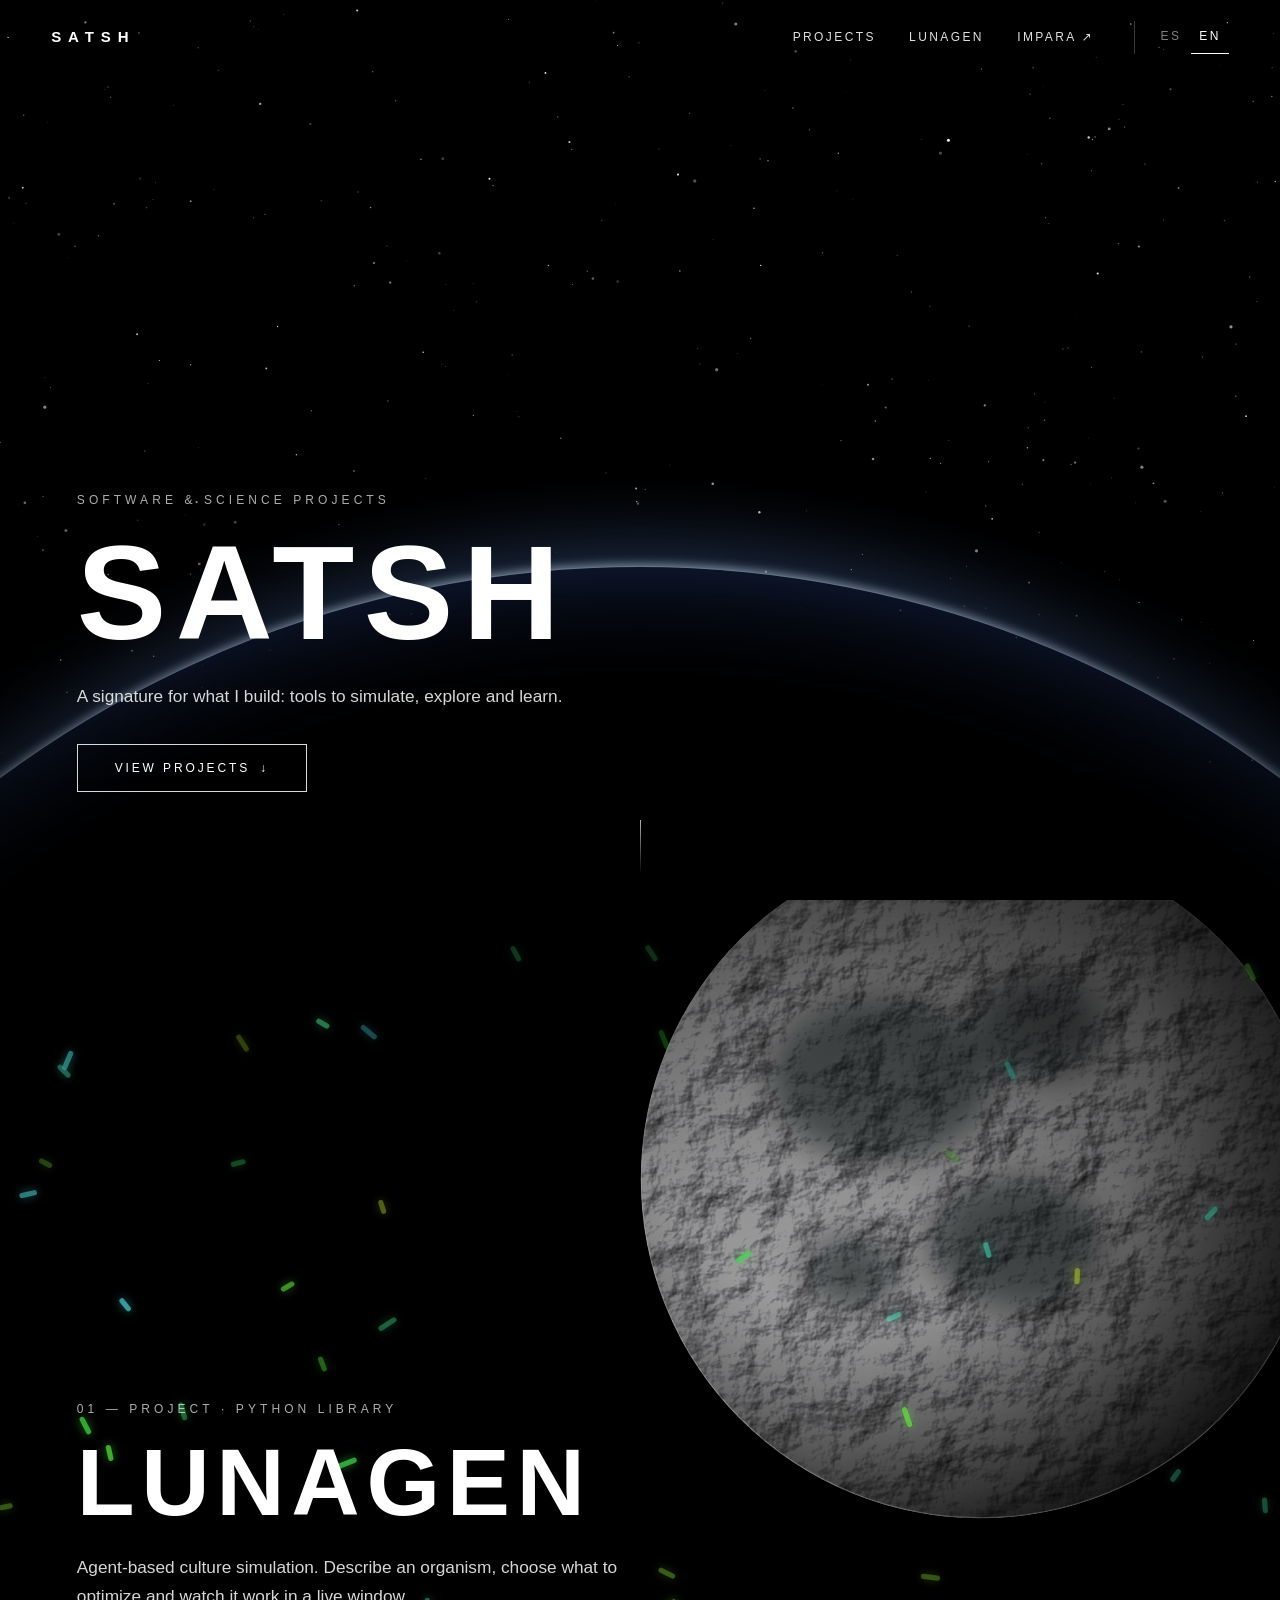
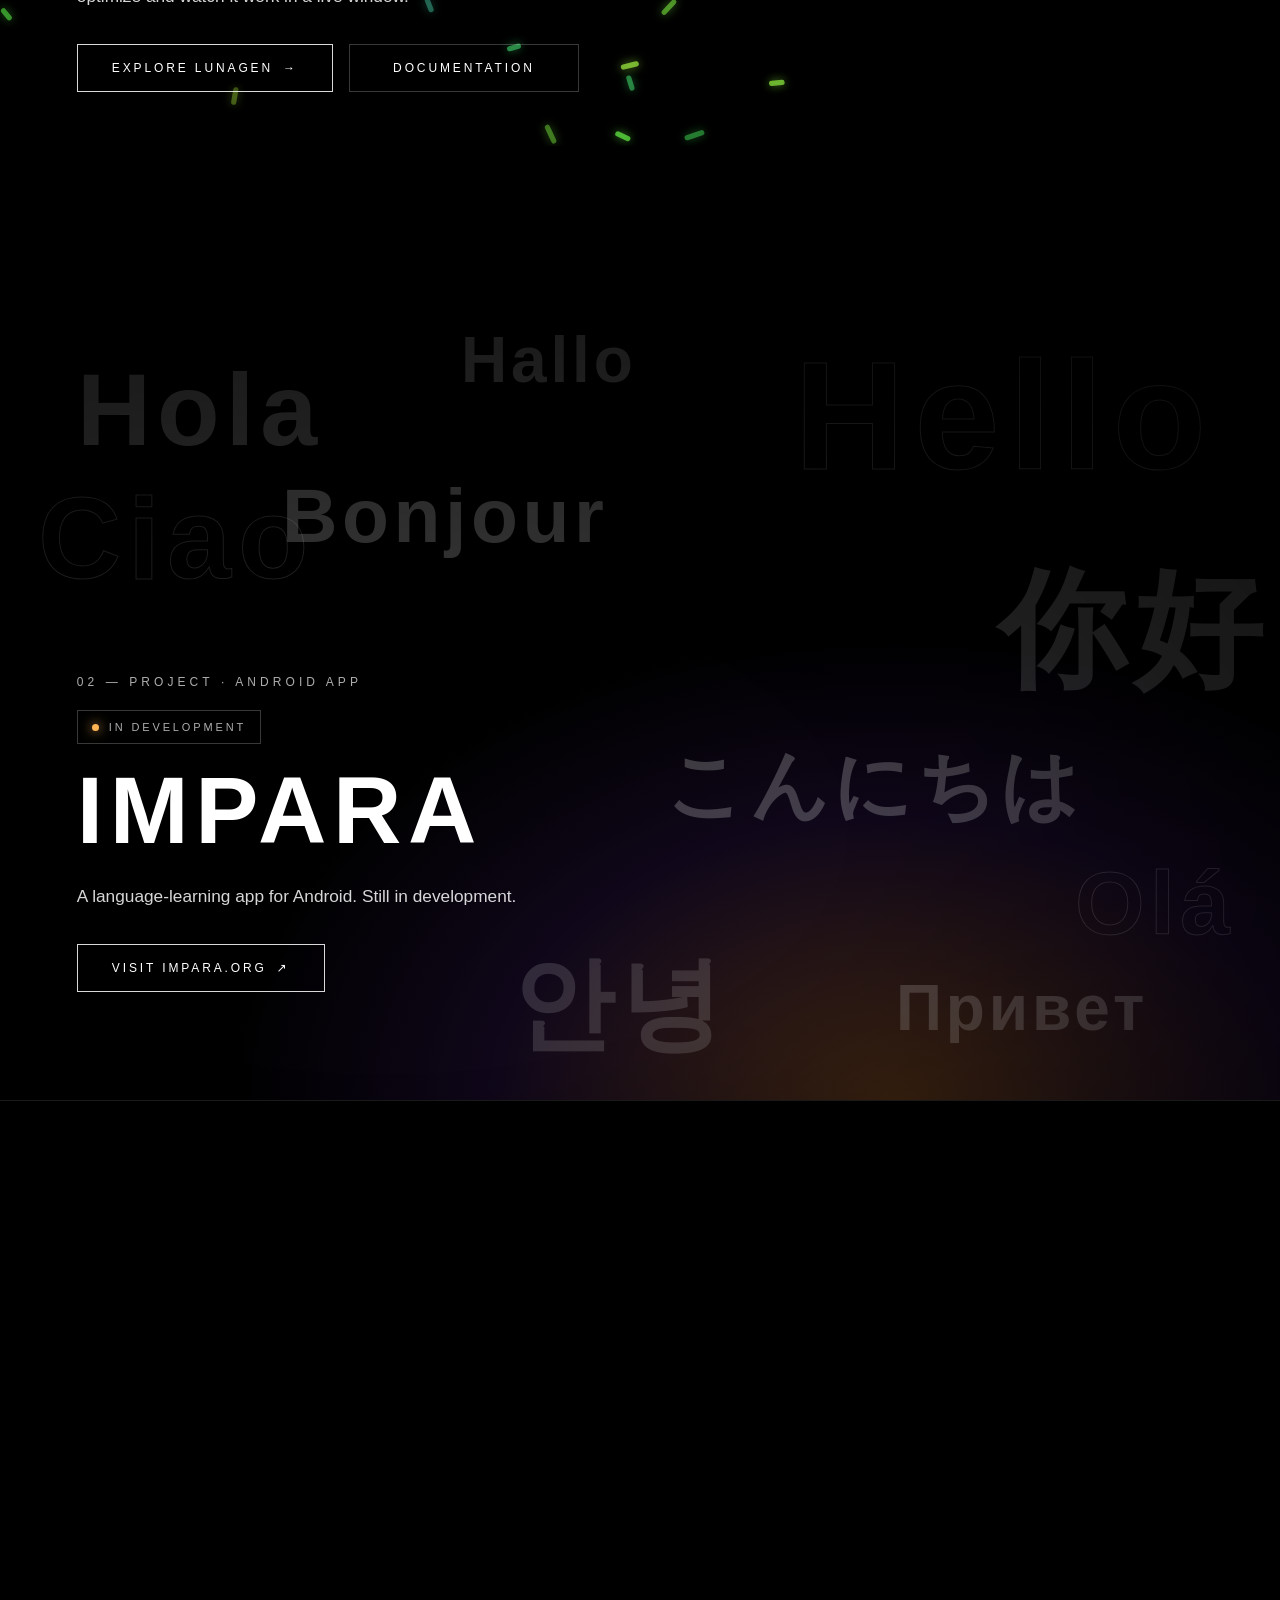
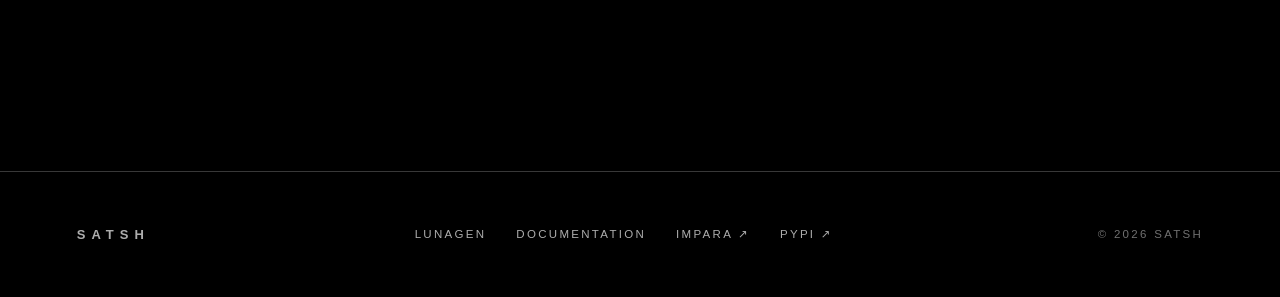
==== index.html @ 446f6995 "update" ====
<!doctype html>
<html lang="en" class="no-js">
<head>
<meta charset="utf-8">
<meta name="viewport" content="width=device-width, initial-scale=1">
<title data-es="satsh — Proyectos de software y ciencia" data-en="satsh — Software &amp; science projects">satsh — Software &amp; science projects</title>
<meta name="description" content="satsh home: Lunagen, a Python library to simulate and optimize cultures, and Impara, a language-learning Android app in development." data-es="Portada de satsh: Lunagen, una librería de Python para simular y optimizar cultivos, e Impara, una app de idiomas para Android en desarrollo." data-en="satsh home: Lunagen, a Python library to simulate and optimize cultures, and Impara, a language-learning Android app in development.">
<link rel="canonical" href="https://satsh.org/">
<meta name="theme-color" content="#000000">
<meta property="og:type" content="website">
<meta property="og:site_name" content="satsh">
<meta property="og:title" content="satsh — Software &amp; science projects">
<meta property="og:description" content="satsh home: Lunagen, a Python library to simulate and optimize cultures, and Impara, a language-learning Android app in development.">
<meta property="og:url" content="https://satsh.org/">
<meta property="og:image" content="https://satsh.org/assets/img/og-satsh.png">
<meta name="twitter:card" content="summary_large_image">
<link rel="icon" href="favicon.svg" type="image/svg+xml">
<link rel="stylesheet" href="assets/css/site.css">
<script>(function(){var r=document.documentElement;r.className=r.className.replace('no-js','js');var l=null;try{l=localStorage.getItem('satsh-lang')}catch(e){}if(l!=='es'&&l!=='en'){l=null;var a=navigator.languages&&navigator.languages.length?navigator.languages:[navigator.language||navigator.userLanguage||'en'];for(var i=0;i<a.length;i++){var c=String(a[i]).toLowerCase();if(c.indexOf('es')===0){l='es';break}if(c.indexOf('en')===0){l='en';break}}}r.lang=l||'en';})();</script>
</head>
<body class="">
<canvas id="stars" aria-hidden="true"></canvas>
<a class="skip" href="#main"><span data-lang="es">Saltar al contenido</span><span data-lang="en">Skip to content</span></a>
<header class="site-header">
  <a class="brand" href="./" aria-label="satsh">SATSH </a>
  <button class="nav-toggle" aria-expanded="false" aria-controls="nav" data-aria-es="Menú" data-aria-en="Menu" aria-label="Menu"><span></span></button>
  <nav class="nav" id="nav">
    <a href="#projects"><span data-lang="es">Proyectos</span><span data-lang="en">Projects</span></a><a href="lunagen/">Lunagen</a><a href="https://impara.org" target="_blank" rel="noopener">Impara&nbsp;↗</a>
    <div class="lang" role="group" aria-label="Idioma / Language"><button data-set="es" type="button">ES</button><button data-set="en" type="button">EN</button></div>
  </nav>
</header>
<main id="main">

  <section class="panel" id="top">
    <div class="layer layer--glow" data-parallax="0.30"></div>
    <div class="layer layer--limb" data-parallax="0.16"></div>
    <div class="layer layer--haze"></div>
    <div class="panel__content">
      <p class="eyebrow reveal"><span data-lang="es">Proyectos de software y ciencia</span><span data-lang="en">Software &amp; science projects</span></p>
      <h1 class="display reveal">SATSH</h1>
      <p class="lead reveal"><span data-lang="es">Una firma para lo que construyo: herramientas para simular, explorar y aprender.</span><span data-lang="en">A signature for what I build: tools to simulate, explore and learn.</span></p>
      <div class="actions reveal"><a class="btn" href="#projects"><span data-lang="es">Ver proyectos</span><span data-lang="en">View projects</span> <span class="arrow">↓</span></a></div>
    </div>
    <span class="scroll-hint" aria-hidden="true"></span>
  </section>

  <section class="panel" id="projects" aria-labelledby="p-lunagen">
    <div class="layer layer--moon" data-parallax="0.14"><svg viewBox="0 0 600 600" aria-hidden="true" focusable="false">
  <defs>
    <radialGradient id="mshade" cx="36%" cy="32%" r="78%">
      <stop offset="0" stop-color="#000" stop-opacity="0"/><stop offset=".5" stop-color="#000" stop-opacity=".22"/>
      <stop offset="1" stop-color="#000" stop-opacity=".97"/>
    </radialGradient>
    <filter id="mtex" x="0" y="0" width="100%" height="100%" color-interpolation-filters="sRGB">
      <feTurbulence type="fractalNoise" baseFrequency="0.019 0.022" numOctaves="6" seed="9" result="n"/>
      <feDiffuseLighting in="n" lighting-color="#ffffff" surfaceScale="5.2" diffuseConstant="1.25" result="lit">
        <feDistantLight azimuth="220" elevation="42"/>
      </feDiffuseLighting>
      <feComponentTransfer in="lit" result="lit2"><feFuncR type="gamma" amplitude="1.15" exponent="1.35" offset="0"/><feFuncG type="gamma" amplitude="1.15" exponent="1.35" offset="0"/><feFuncB type="gamma" amplitude="1.17" exponent="1.35" offset="0"/></feComponentTransfer>
      <feComposite in="lit2" in2="SourceGraphic" operator="in"/>
    </filter>
    <filter id="mblur"><feGaussianBlur stdDeviation="14"/></filter>
    <clipPath id="mclip"><circle cx="300" cy="300" r="290"/></clipPath>
  </defs>
  <g clip-path="url(#mclip)">
    <circle cx="300" cy="300" r="290" fill="#cdd1d7" filter="url(#mtex)"/>
    <g filter="url(#mblur)" opacity=".5" fill="#05070b">
      <ellipse cx="215" cy="215" rx="96" ry="70"/><ellipse cx="350" cy="170" rx="56" ry="44"/>
      <ellipse cx="330" cy="355" rx="74" ry="56"/><ellipse cx="190" cy="380" rx="40" ry="32"/>
    </g>
    <circle cx="300" cy="300" r="290" fill="url(#mshade)"/>
  </g>
  <circle cx="300" cy="300" r="289.5" fill="none" stroke="rgba(255,255,255,.28)" stroke-width="1"/>
</svg></div>
    <div class="layer layer--cells" data-parallax="0.06"><canvas data-cells="46" aria-hidden="true"></canvas></div>
    <div class="layer layer--vignette"></div>
    <div class="panel__content">
      <p class="eyebrow reveal"><span data-lang="es">01 — Proyecto · Librería de Python</span><span data-lang="en">01 — Project · Python library</span></p>
      <h2 class="display display--md reveal" id="p-lunagen">LUNAGEN</h2>
      <p class="lead reveal"><span data-lang="es">Simulación de cultivos basada en agentes. Describe un organismo, elige qué optimizar y míralo trabajar en una ventana en vivo.</span><span data-lang="en">Agent-based culture simulation. Describe an organism, choose what to optimize and watch it work in a live window.</span></p>
      <div class="actions reveal">
        <a class="btn" href="lunagen/"><span data-lang="es">Explorar Lunagen</span><span data-lang="en">Explore Lunagen</span> <span class="arrow">→</span></a>
        <a class="btn btn--ghost" href="lunagen/docs/"><span data-lang="es">Documentación</span><span data-lang="en">Documentation</span></a>
      </div>
    </div>
  </section>

  <section class="panel" id="impara" aria-labelledby="p-impara">
    <div class="layer layer--warm" data-parallax="0.18"></div>
    <span class="layer word" style="--x:6%;--y:14%;--s:clamp(44px,8vw,120px);--o:0.16" data-parallax="-0.3" aria-hidden="true" lang="und">Hola</span>
    <span class="layer word word--out" style="--x:62%;--y:10%;--s:clamp(60px,12vw,190px);--o:0.13" data-parallax="-0.12" aria-hidden="true" lang="und">Hello</span>
    <span class="layer word" style="--x:22%;--y:28%;--s:clamp(34px,6vw,92px);--o:0.2" data-parallax="-0.42" aria-hidden="true" lang="und">Bonjour</span>
    <span class="layer word" style="--x:78%;--y:36%;--s:clamp(60px,10vw,160px);--o:0.15" data-parallax="-0.22" aria-hidden="true" lang="und">你好</span>
    <span class="layer word word--out" style="--x:3%;--y:27%;--s:clamp(50px,9vw,140px);--o:0.12" data-parallax="-0.18" aria-hidden="true" lang="und">Ciao</span>
    <span class="layer word" style="--x:52%;--y:58%;--s:clamp(34px,6vw,88px);--o:0.22" data-parallax="-0.5" aria-hidden="true" lang="und">こんにちは</span>
    <span class="layer word word--out" style="--x:84%;--y:70%;--s:clamp(40px,7vw,110px);--o:0.14" data-parallax="-0.34" aria-hidden="true" lang="und">Olá</span>
    <span class="layer word" style="--x:36%;--y:12%;--s:clamp(30px,5vw,72px);--o:0.17" data-parallax="-0.55" aria-hidden="true" lang="und">Hallo</span>
    <span class="layer word" style="--x:70%;--y:84%;--s:clamp(30px,5vw,76px);--o:0.18" data-parallax="-0.26" aria-hidden="true" lang="und">Привет</span>
    <span class="layer word" style="--x:40%;--y:80%;--s:clamp(44px,8vw,120px);--o:0.14" data-parallax="-0.4" aria-hidden="true" lang="und">안녕</span>
    <div class="layer layer--vignette"></div>
    <div class="panel__content">
      <p class="eyebrow reveal"><span data-lang="es">02 — Proyecto · App para Android</span><span data-lang="en">02 — Project · Android app</span></p>
      <span class="chip-status reveal"><span data-lang="es">En desarrollo</span><span data-lang="en">In development</span></span>
      <h2 class="display display--md reveal" id="p-impara">IMPARA</h2>
      <p class="lead reveal"><span data-lang="es">Una app para aprender idiomas en Android. Todavía en desarrollo.</span><span data-lang="en">A language-learning app for Android. Still in development.</span></p>
      <div class="actions reveal">
        <a class="btn" href="https://impara.org" target="_blank" rel="noopener"><span data-lang="es">Visitar impara.org</span><span data-lang="en">Visit impara.org</span> <span class="arrow">↗</span></a>
      </div>
    </div>
  </section>

  <section class="section section--bordered section--dark" aria-labelledby="all-projects">
    <div class="section__inner">
      <h2 class="title reveal" id="all-projects"><span data-lang="es">Todos los proyectos</span><span data-lang="en">All projects</span></h2>
      <div class="index-list reveal">
        <a href="lunagen/"><span class="n">01</span><span class="t"><strong>Lunagen</strong><small><span data-lang="es">Librería de Python · simulación y optimización de cultivos</span><span data-lang="en">Python library · culture simulation and optimization</span></small></span><span class="go">→</span></a>
        <a href="https://impara.org" target="_blank" rel="noopener"><span class="n">02</span><span class="t"><strong>Impara</strong><small><span data-lang="es">App de idiomas para Android · en desarrollo</span><span data-lang="en">Language app for Android · in development</span></small></span><span class="go">↗</span></a>
      </div>
    </div>
  </section>

</main>
<footer class="site-footer">
  <a class="brand" href="./">SATSH</a>
  <div class="links">
    <a href="lunagen/">Lunagen</a>
    <a href="lunagen/docs/"><span data-lang="es">Documentación</span><span data-lang="en">Documentation</span></a>
    <a href="https://impara.org" target="_blank" rel="noopener">Impara&nbsp;↗</a>
    <a href="https://pypi.org/project/lunagen/" target="_blank" rel="noopener">PyPI&nbsp;↗</a>
  </div>
  <span>© <span data-year>2026</span> satsh</span>
</footer>
<script src="assets/js/site.js" defer></script>
</body>
</html>
---- assets/css/site.css ----
/* ==========================================================================
   satsh · estilos del sitio (satsh.org, satsh.org/lunagen, satsh.org/lunagen/docs)
   Inspirado en el lenguaje visual de las páginas de SpaceX: negro, paneles a
   pantalla completa, tipografía en mayúsculas muy espaciada, botones de borde fino.
   ========================================================================== */

:root {
  --bg: #000;
  --fg: #fff;
  --muted: rgba(255, 255, 255, .68);
  --dim: rgba(255, 255, 255, .44);
  --line: rgba(255, 255, 255, .22);
  --line-strong: rgba(255, 255, 255, .6);
  --header-h: 76px;
  --font: "Helvetica Neue", "Segoe UI", Roboto, Arial, system-ui, sans-serif;
  --mono: ui-monospace, "Cascadia Mono", "SF Mono", Menlo, Consolas, "Liberation Mono", monospace;
}

*, *::before, *::after { box-sizing: border-box; }
html { scroll-behavior: smooth; -webkit-text-size-adjust: 100%; scroll-padding-top: calc(var(--header-h) + 24px); }
body {
  margin: 0; background: var(--bg); color: var(--fg);
  font-family: var(--font); font-weight: 300; line-height: 1.65;
  overflow-x: hidden; -webkit-font-smoothing: antialiased;
}
img { max-width: 100%; display: block; }
a { color: inherit; }
::selection { background: #fff; color: #000; }
:focus-visible { outline: 2px solid #fff; outline-offset: 4px; }

/* Idioma: el script de <head> fija html[lang]; el CSS muestra solo el bloque activo (sin parpadeo). */
html[lang="es"] [data-lang="en"],
html[lang="en"] [data-lang="es"] { display: none !important; }

.skip { position: absolute; left: -999px; top: 8px; background: #fff; color: #000; padding: 8px 14px; z-index: 100; }
.skip:focus { left: 8px; }

#stars { position: fixed; inset: 0; width: 100%; height: 100%; z-index: 0; pointer-events: none; }
main, .site-footer { position: relative; z-index: 1; }

/* ---------- cabecera ---------- */
.site-header {
  position: fixed; inset: 0 0 auto 0; height: var(--header-h); z-index: 50;
  display: flex; align-items: center; justify-content: space-between;
  padding: 0 clamp(20px, 4vw, 56px);
  transition: background .35s ease, backdrop-filter .35s ease, border-color .35s ease;
  border-bottom: 1px solid transparent;
}
.site-header.is-scrolled, .site-header.is-open {
  background: rgba(0, 0, 0, .74); backdrop-filter: blur(14px); -webkit-backdrop-filter: blur(14px);
  border-bottom-color: rgba(255, 255, 255, .1);
}
.brand {
  font-weight: 700; letter-spacing: .46em; text-transform: uppercase; font-size: 15px;
  color: #fff; text-decoration: none; display: flex; align-items: center; gap: 14px;
}
.brand small { font-weight: 400; letter-spacing: .3em; color: var(--dim); font-size: 11px; }
.nav { display: flex; align-items: center; gap: clamp(18px, 2.6vw, 40px); }
.nav a {
  position: relative; font-size: 12px; letter-spacing: .2em; text-transform: uppercase; font-weight: 500;
  color: #fff; text-decoration: none; opacity: .88; padding: 8px 0;
}
.nav a::after {
  content: ""; position: absolute; left: 0; right: 0; bottom: 2px; height: 1px; background: #fff;
  transform: scaleX(0); transform-origin: left; transition: transform .3s ease;
}
.nav a:hover::after, .nav a[aria-current="page"]::after { transform: scaleX(1); }
.lang { display: flex; gap: 2px; margin-left: 6px; padding-left: 18px; border-left: 1px solid var(--line); }
.lang button {
  background: none; border: 0; color: #fff; opacity: .5; font: inherit; font-size: 12px; font-weight: 500;
  letter-spacing: .2em; cursor: pointer; padding: 6px 8px; border-bottom: 1px solid transparent;
}
.lang button:hover { opacity: .85; }
html[lang="es"] .lang [data-set="es"], html[lang="en"] .lang [data-set="en"] { opacity: 1; border-bottom-color: #fff; }
.nav-toggle { display: none; background: none; border: 0; width: 44px; height: 44px; cursor: pointer; position: relative; }
.nav-toggle span, .nav-toggle span::before, .nav-toggle span::after {
  content: ""; position: absolute; left: 11px; right: 11px; height: 1px; background: #fff; transition: transform .3s, opacity .3s;
}
.nav-toggle span { top: 22px; }
.nav-toggle span::before { top: -7px; left: 0; right: 0; }
.nav-toggle span::after { top: 7px; left: 0; right: 0; }
.site-header.is-open .nav-toggle span { background: transparent; }
.site-header.is-open .nav-toggle span::before { transform: translateY(7px) rotate(45deg); }
.site-header.is-open .nav-toggle span::after { transform: translateY(-7px) rotate(-45deg); }

/* ---------- paneles a pantalla completa (paralaje) ---------- */
.panel {
  position: relative; min-height: 100vh; min-height: 100svh; display: flex; align-items: flex-end;
  overflow: hidden; isolation: isolate;
}
.panel--tall { min-height: 118vh; }
.layer { position: absolute; z-index: -1; pointer-events: none; will-change: transform; }
.layer--full { inset: -16% 0; }
.panel__content {
  position: relative; width: 100%; max-width: 1480px;
  padding: calc(var(--header-h) + 40px) clamp(20px, 6vw, 96px) clamp(64px, 12vh, 132px);
}
.eyebrow { font-size: 12px; letter-spacing: .34em; text-transform: uppercase; font-weight: 500; color: var(--muted); margin: 0 0 18px; }
.display {
  font-size: clamp(46px, 10.5vw, 156px); line-height: .94; margin: 0 0 26px; font-weight: 700;
  letter-spacing: .07em; text-transform: uppercase; text-wrap: balance;
}
.display--md { font-size: clamp(38px, 7.4vw, 108px); }
.title {
  font-size: clamp(26px, 4vw, 54px); line-height: 1.08; font-weight: 700; letter-spacing: .06em;
  text-transform: uppercase; margin: 0 0 22px; text-wrap: balance;
}
.lead { max-width: 580px; font-size: clamp(15px, 1.35vw, 18px); color: rgba(255, 255, 255, .84); margin: 0 0 34px; }
.actions { display: flex; flex-wrap: wrap; gap: 16px; align-items: center; }

.btn {
  display: inline-flex; align-items: center; justify-content: center; gap: 10px;
  min-width: 230px; padding: 17px 34px; font: 500 12px/1 var(--font); letter-spacing: .24em; text-transform: uppercase;
  color: #fff; text-decoration: none; background: rgba(0, 0, 0, .12); border: 1px solid rgba(255, 255, 255, .85);
  cursor: pointer; transition: background .28s ease, color .28s ease, border-color .28s ease;
}
.btn:hover { background: #fff; color: #000; }
.btn--ghost { border-color: var(--line); }
.btn--ghost:hover { border-color: #fff; }
.btn .arrow { transition: transform .28s ease; }
.btn:hover .arrow { transform: translateX(4px); }

.chip-status {
  display: inline-flex; align-items: center; gap: 10px; border: 1px solid var(--line); padding: 7px 14px;
  font-size: 11px; letter-spacing: .26em; text-transform: uppercase; color: var(--muted); margin-bottom: 22px;
}
.chip-status::before { content: ""; width: 7px; height: 7px; border-radius: 50%; background: #ffb454; box-shadow: 0 0 12px #ffb454; animation: pulse 2.4s infinite; }
@keyframes pulse { 50% { opacity: .35; } }

.scroll-hint {
  position: absolute; left: 50%; bottom: 26px; width: 1px; height: 54px; background: linear-gradient(#fff, transparent);
  transform-origin: top; animation: hint 2.2s ease-in-out infinite; opacity: .7;
}
@keyframes hint { 0% { transform: scaleY(0); } 50% { transform: scaleY(1); } 100% { transform: scaleY(1); opacity: 0; } }

.reveal { opacity: 0; transform: translateY(34px); transition: opacity .9s ease, transform .9s ease; }
.reveal.is-in { opacity: 1; transform: none; }
.no-js .reveal { opacity: 1; transform: none; }

/* ---------- imágenes procedurales ---------- */
.layer--limb {
  left: 50%; bottom: -142vw; width: 168vw; margin-left: -84vw; aspect-ratio: 1; border-radius: 50%;
  background: radial-gradient(closest-side, #000 97%, transparent 100%);
  box-shadow: 0 0 0 1px rgba(175, 208, 255, .2), 0 -3px 10px rgba(205, 228, 255, .75),
    0 -18px 70px 8px rgba(110, 165, 255, .34), inset 0 46px 110px -30px rgba(80, 130, 255, .32);
}
.layer--glow {
  left: 0; right: 0; bottom: 0; height: 62%;
  background: radial-gradient(60% 90% at 50% 100%, rgba(80, 135, 255, .30), rgba(0, 0, 0, 0) 70%);
}
.layer--haze {
  inset: 0; background: linear-gradient(180deg, rgba(0, 0, 0, .0) 40%, rgba(0, 0, 0, .65) 100%);
}
.layer--vignette { inset: 0; background: radial-gradient(120% 90% at 30% 70%, rgba(0, 0, 0, 0) 30%, rgba(0, 0, 0, .78) 100%); }
.layer--moon { width: min(78vmin, 720px); aspect-ratio: 1; right: -4vw; top: 6vh; }
.layer--moon svg { width: 100%; height: 100%; display: block; opacity: .86; }
.layer--cells { inset: 0; }
.layer--cells canvas { width: 100%; height: 100%; display: block; }
.layer--warm { inset: auto 0 0 0; height: 70%; background: radial-gradient(70% 100% at 70% 100%, rgba(255, 150, 70, .24), rgba(150, 70, 255, .10) 45%, rgba(0, 0, 0, 0) 75%); }
.word {
  position: absolute; left: var(--x); top: var(--y); font-size: var(--s); font-weight: 700; letter-spacing: .06em;
  color: rgba(255, 255, 255, var(--o, .12)); white-space: nowrap; user-select: none;
}
.word--out { color: transparent; -webkit-text-stroke: 1px rgba(255, 255, 255, var(--o, .25)); }

/* ---------- secciones de contenido ---------- */
.section { position: relative; padding: clamp(88px, 15vh, 168px) clamp(20px, 6vw, 96px); }
.section--bordered { border-top: 1px solid rgba(255, 255, 255, .1); }
.section__inner { max-width: 1280px; margin: 0 auto; }
.section--dark { background: linear-gradient(180deg, rgba(0, 0, 0, .86), rgba(0, 0, 0, .86)); }
.grid { display: grid; gap: clamp(28px, 4vw, 64px); }
.grid--3 { grid-template-columns: repeat(auto-fit, minmax(250px, 1fr)); }
.grid--2 { grid-template-columns: repeat(auto-fit, minmax(320px, 1fr)); align-items: center; }
.feature { border-top: 1px solid var(--line-strong); padding-top: 26px; }
.feature .num { font-size: 12px; letter-spacing: .3em; color: var(--dim); margin-bottom: 14px; }
.feature h3 { margin: 0 0 14px; font-size: 18px; font-weight: 700; letter-spacing: .16em; text-transform: uppercase; }
.feature p { margin: 0; color: var(--muted); font-size: 15.5px; }

.steps { list-style: none; counter-reset: s; margin: 0; padding: 0; display: grid; gap: 0; }
.steps li { counter-increment: s; display: grid; grid-template-columns: 90px 1fr; gap: 20px; padding: 30px 0; border-top: 1px solid var(--line); }
.steps li:last-child { border-bottom: 1px solid var(--line); }
.steps li::before { content: "0" counter(s); font-size: clamp(30px, 4vw, 52px); font-weight: 700; letter-spacing: .06em; color: rgba(255, 255, 255, .28); line-height: 1; }
.steps h3 { margin: 0 0 8px; font-size: 16px; font-weight: 700; letter-spacing: .18em; text-transform: uppercase; }
.steps p { margin: 0; color: var(--muted); max-width: 720px; }

.shot { border: 1px solid var(--line); background: #000; box-shadow: 0 40px 140px rgba(0, 0, 0, .9); }
.shot img { width: 100%; height: auto; }
.shot-caption { font-size: 12px; letter-spacing: .2em; text-transform: uppercase; color: var(--dim); margin-top: 14px; }

.install {
  display: inline-flex; align-items: center; gap: 18px; border: 1px solid var(--line-strong); padding: 10px 10px 10px 20px;
  font-family: var(--mono); font-size: 14.5px; background: rgba(0, 0, 0, .5); backdrop-filter: blur(8px); max-width: 100%;
}
.install code { white-space: nowrap; overflow: auto; }
.copy {
  background: none; border: 1px solid var(--line); color: #fff; font: 500 11px/1 var(--font); letter-spacing: .2em; text-transform: uppercase;
  padding: 10px 14px; cursor: pointer; transition: background .25s, color .25s;
}
.copy:hover { background: #fff; color: #000; }
.badges { display: flex; flex-wrap: wrap; gap: 10px; margin-top: 22px; }
.badge { font-size: 11px; letter-spacing: .22em; text-transform: uppercase; color: var(--muted); border: 1px solid var(--line); padding: 6px 12px; }

.code { position: relative; margin: 0; background: rgba(255, 255, 255, .04); border: 1px solid var(--line); }
.code pre { margin: 0; padding: 24px 26px; overflow-x: auto; font-family: var(--mono); font-size: 13.5px; line-height: 1.7; color: #e9eef5; }
.code .copy { position: absolute; top: 10px; right: 10px; padding: 8px 12px; background: rgba(0, 0, 0, .6); }
.code .k { color: #9fd0ff; } .code .s { color: #ffd68a; } .code .c { color: rgba(255, 255, 255, .42); } .code .f { color: #b9f2c8; }

.chips { display: flex; flex-wrap: wrap; gap: 10px; }
.chip { font-family: var(--mono); font-size: 12.5px; border: 1px solid var(--line); padding: 7px 13px; color: rgba(255, 255, 255, .82); }

.cta { text-align: center; }
.cta .actions { justify-content: center; }
.cta .title { margin-left: auto; margin-right: auto; max-width: 900px; }
.cta .lead { margin-left: auto; margin-right: auto; }

/* ---------- pie ---------- */
.site-footer {
  padding: 52px clamp(20px, 6vw, 96px); border-top: 1px solid var(--line); background: #000;
  display: flex; flex-wrap: wrap; gap: 26px 48px; justify-content: space-between; align-items: center;
  font-size: 11.5px; letter-spacing: .2em; text-transform: uppercase; color: var(--dim);
}
.site-footer a { text-decoration: none; color: var(--muted); }
.site-footer a:hover { color: #fff; }
.site-footer .links { display: flex; flex-wrap: wrap; gap: 14px 30px; }
.site-footer .brand { font-size: 13px; }

/* ---------- documentación ---------- */
.docs-hero { padding: calc(var(--header-h) + 72px) clamp(20px, 5vw, 72px) 24px; max-width: 1500px; margin: 0 auto; position: relative; z-index: 1; }
.docs-hero .display { font-size: clamp(34px, 6vw, 84px); margin-bottom: 14px; }
.docs-hero p { color: var(--muted); max-width: 640px; margin: 0; }
.docs {
  display: grid; grid-template-columns: 290px minmax(0, 1fr); gap: clamp(28px, 5vw, 76px);
  padding: 40px clamp(20px, 5vw, 72px) 110px; max-width: 1500px; margin: 0 auto; position: relative; z-index: 1;
}
.toc { position: sticky; top: calc(var(--header-h) + 22px); align-self: start; max-height: calc(100vh - var(--header-h) - 44px); overflow: auto; padding-right: 8px; font-size: 13.5px; }
.toc-title { font-size: 11px; letter-spacing: .3em; text-transform: uppercase; color: var(--dim); margin: 0 0 14px; }
.toc ul { list-style: none; margin: 0; padding: 0; }
.toc li { margin: 0; }
.toc a { display: block; padding: 5px 0 5px 14px; color: var(--muted); text-decoration: none; border-left: 1px solid var(--line); transition: color .2s, border-color .2s; line-height: 1.4; }
.toc a:hover { color: #fff; }
.toc a.active { color: #fff; border-left-color: #fff; font-weight: 500; }
.toc ul ul a { padding-left: 28px; font-size: 12.5px; color: var(--dim); }
.toc-toggle { display: none; }

.prose { max-width: 900px; min-width: 0; font-size: 16.5px; }
.prose > :first-child { margin-top: 0; }
.prose h2 { font-size: clamp(22px, 2.6vw, 32px); font-weight: 700; letter-spacing: .07em; text-transform: uppercase; margin: 88px 0 24px; padding-top: 36px; border-top: 1px solid var(--line); line-height: 1.15; }
.prose h2:first-of-type { margin-top: 0; border-top: 0; padding-top: 0; }
.prose h3 { font-size: 16px; font-weight: 700; letter-spacing: .14em; text-transform: uppercase; margin: 46px 0 14px; }
.prose h4 { font-size: 14px; letter-spacing: .12em; text-transform: uppercase; margin: 32px 0 10px; color: var(--muted); }
.prose p, .prose li { color: rgba(255, 255, 255, .86); }
.prose a { color: #fff; text-decoration-color: var(--dim); text-underline-offset: 3px; }
.prose a:hover { text-decoration-color: #fff; }
.prose strong { font-weight: 600; color: #fff; }
.prose ul, .prose ol { padding-left: 1.4em; }
.prose li { margin: .3em 0; }
.prose :not(pre) > code {
  font-family: var(--mono); font-size: .86em; background: rgba(255, 255, 255, .09); padding: .12em .42em; border-radius: 2px; color: #fff;
}
.prose pre { position: relative; margin: 22px 0; padding: 22px 24px; background: rgba(255, 255, 255, .045); border: 1px solid var(--line); overflow-x: auto; font-size: 13.5px; line-height: 1.7; }
.prose pre code { font-family: var(--mono); background: none; padding: 0; color: #e9eef5; }
.prose pre .copy { position: absolute; top: 8px; right: 8px; padding: 7px 11px; background: rgba(0, 0, 0, .65); }
.prose blockquote { margin: 26px 0; padding: 4px 0 4px 22px; border-left: 2px solid #fff; }
.prose blockquote p { color: rgba(255, 255, 255, .8); }
.prose hr { border: 0; border-top: 1px solid var(--line); margin: 48px 0; }
.table-wrap { overflow-x: auto; margin: 24px 0; border: 1px solid var(--line); }
.prose table { border-collapse: collapse; width: 100%; font-size: 14px; min-width: 520px; }
.prose th { text-align: left; font-size: 11.5px; letter-spacing: .16em; text-transform: uppercase; font-weight: 600; background: rgba(255, 255, 255, .06); }
.prose th, .prose td { padding: 11px 16px; border-bottom: 1px solid var(--line); vertical-align: top; }
.prose tr:last-child td { border-bottom: 0; }
.prose td code { white-space: nowrap; }
.docs-nav { display: flex; flex-wrap: wrap; gap: 14px; margin-top: 30px; }

/* ---------- 404 ---------- */
.center-page { min-height: 100vh; display: flex; align-items: center; justify-content: center; text-align: center; padding: 40px 20px; }

/* ---------- adaptativo ---------- */
@media (max-width: 980px) {
  .docs { grid-template-columns: 1fr; padding-top: 24px; }
  .toc { position: static; max-height: none; display: none; border: 1px solid var(--line); padding: 18px; margin-bottom: 28px; }
  .toc.is-open { display: block; }
  .toc-toggle { display: inline-flex; margin-bottom: 18px; min-width: 0; }
}
@media (max-width: 820px) {
  .nav-toggle { display: block; }
  .nav {
    position: fixed; inset: var(--header-h) 0 auto 0; flex-direction: column; align-items: flex-start; gap: 6px;
    padding: 18px clamp(20px, 6vw, 40px) 30px; background: rgba(0, 0, 0, .94); backdrop-filter: blur(14px);
    transform: translateY(-12px); opacity: 0; pointer-events: none; transition: opacity .25s, transform .25s; border-bottom: 1px solid var(--line);
  }
  .site-header.is-open .nav { opacity: 1; transform: none; pointer-events: auto; }
  .nav a { font-size: 15px; padding: 12px 0; width: 100%; }
  .lang { margin: 8px 0 0; padding: 12px 0 0; border-left: 0; border-top: 1px solid var(--line); width: 100%; }
  .brand small { display: none; }
  .steps li { grid-template-columns: 56px 1fr; }
  .btn { min-width: 0; width: 100%; }
  .layer--moon { right: -22vw; top: 12vh; opacity: .8; }
  .install { width: 100%; justify-content: space-between; }
}

@media (prefers-reduced-motion: reduce) {
  html { scroll-behavior: auto; }
  .reveal { opacity: 1; transform: none; transition: none; }
  .scroll-hint, .chip-status::before { animation: none; }
}

/* ---------- índice de proyectos (portada) ---------- */
.index-list { margin-top: 40px; border-top: 1px solid var(--line-strong); }
.index-list a {
  display: grid; grid-template-columns: 80px 1fr auto; align-items: center; gap: 20px; padding: 30px 6px;
  border-bottom: 1px solid var(--line); text-decoration: none; transition: background .3s, padding .3s;
}
.index-list a:hover { background: rgba(255, 255, 255, .05); padding-left: 18px; padding-right: 18px; }
.index-list .n { font-size: 12px; letter-spacing: .3em; color: var(--dim); }
.index-list strong { display: block; font-size: clamp(22px, 3vw, 38px); font-weight: 700; letter-spacing: .12em; text-transform: uppercase; }
.index-list small { display: block; color: var(--muted); font-size: 14.5px; margin-top: 4px; }
.index-list .go { font-size: 22px; transition: transform .3s; }
.index-list a:hover .go { transform: translateX(6px); }

.docs-hero .eyebrow { margin-bottom: 26px; }
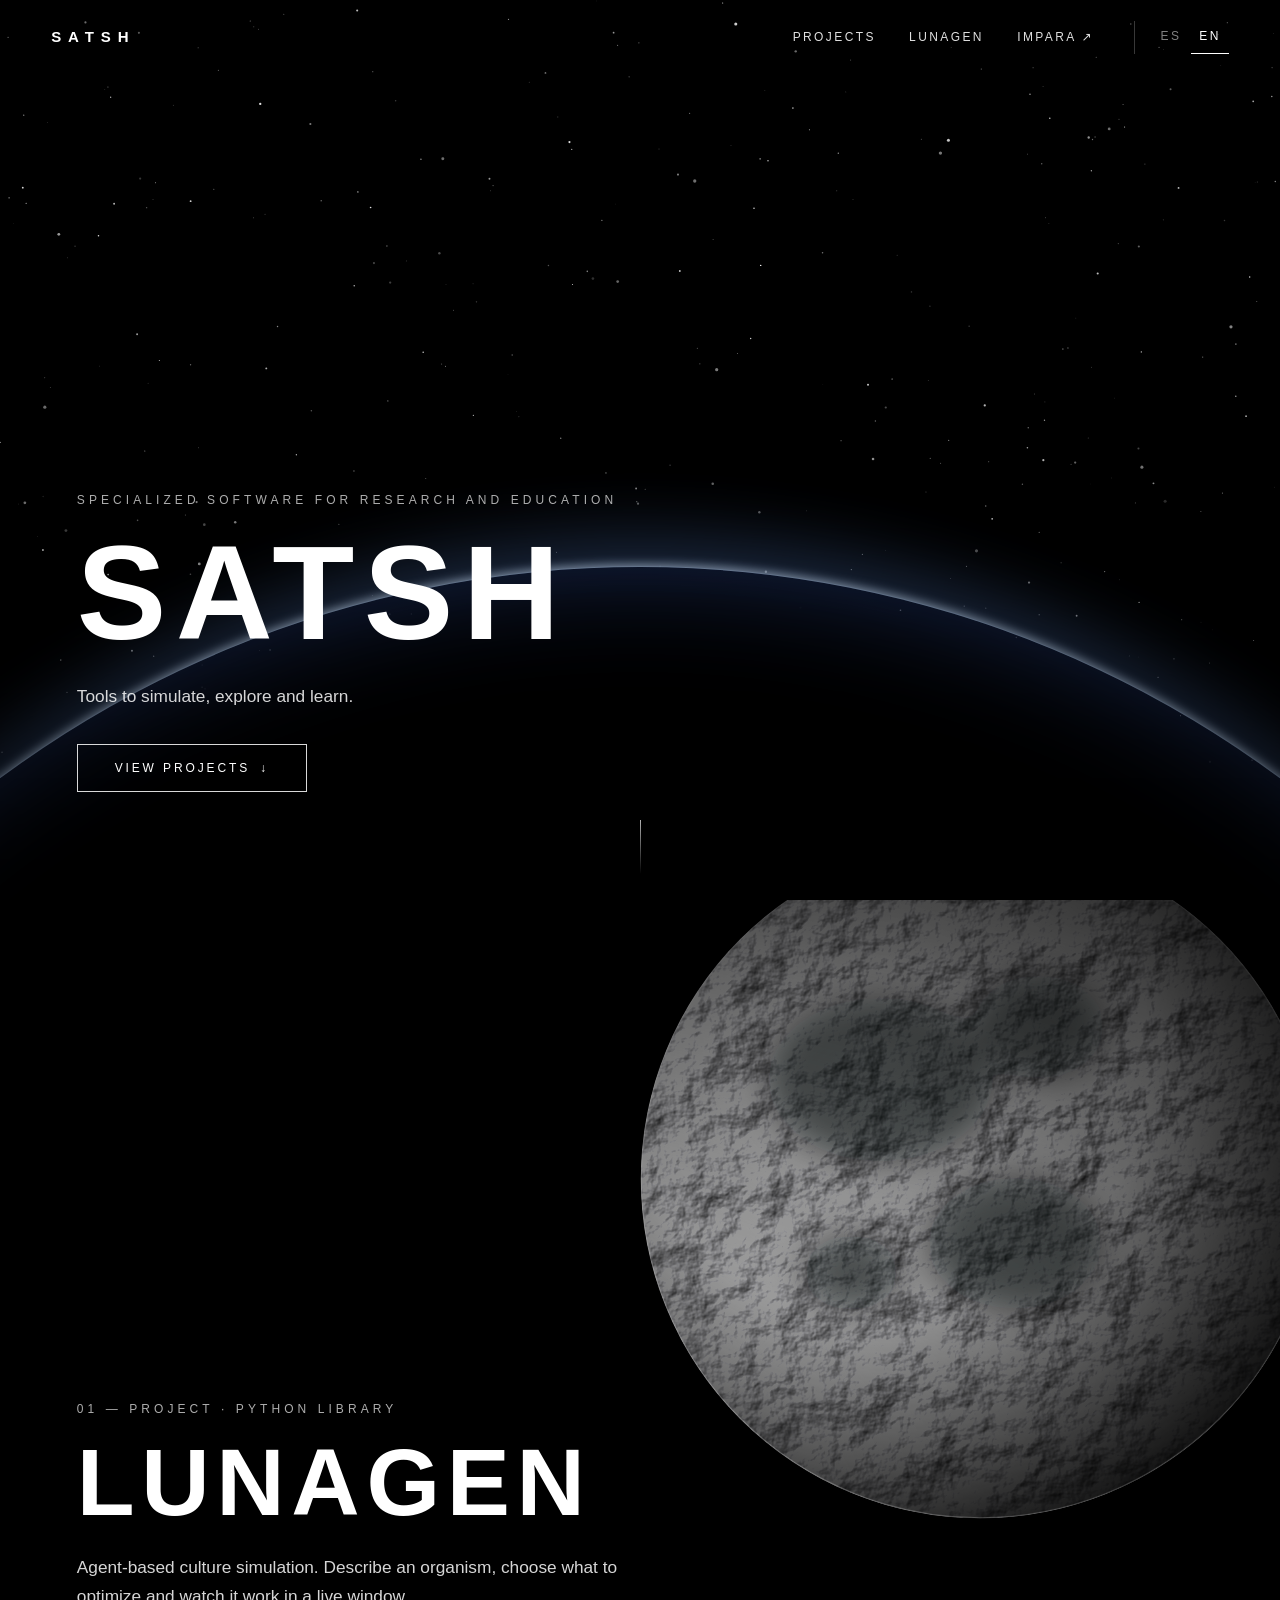
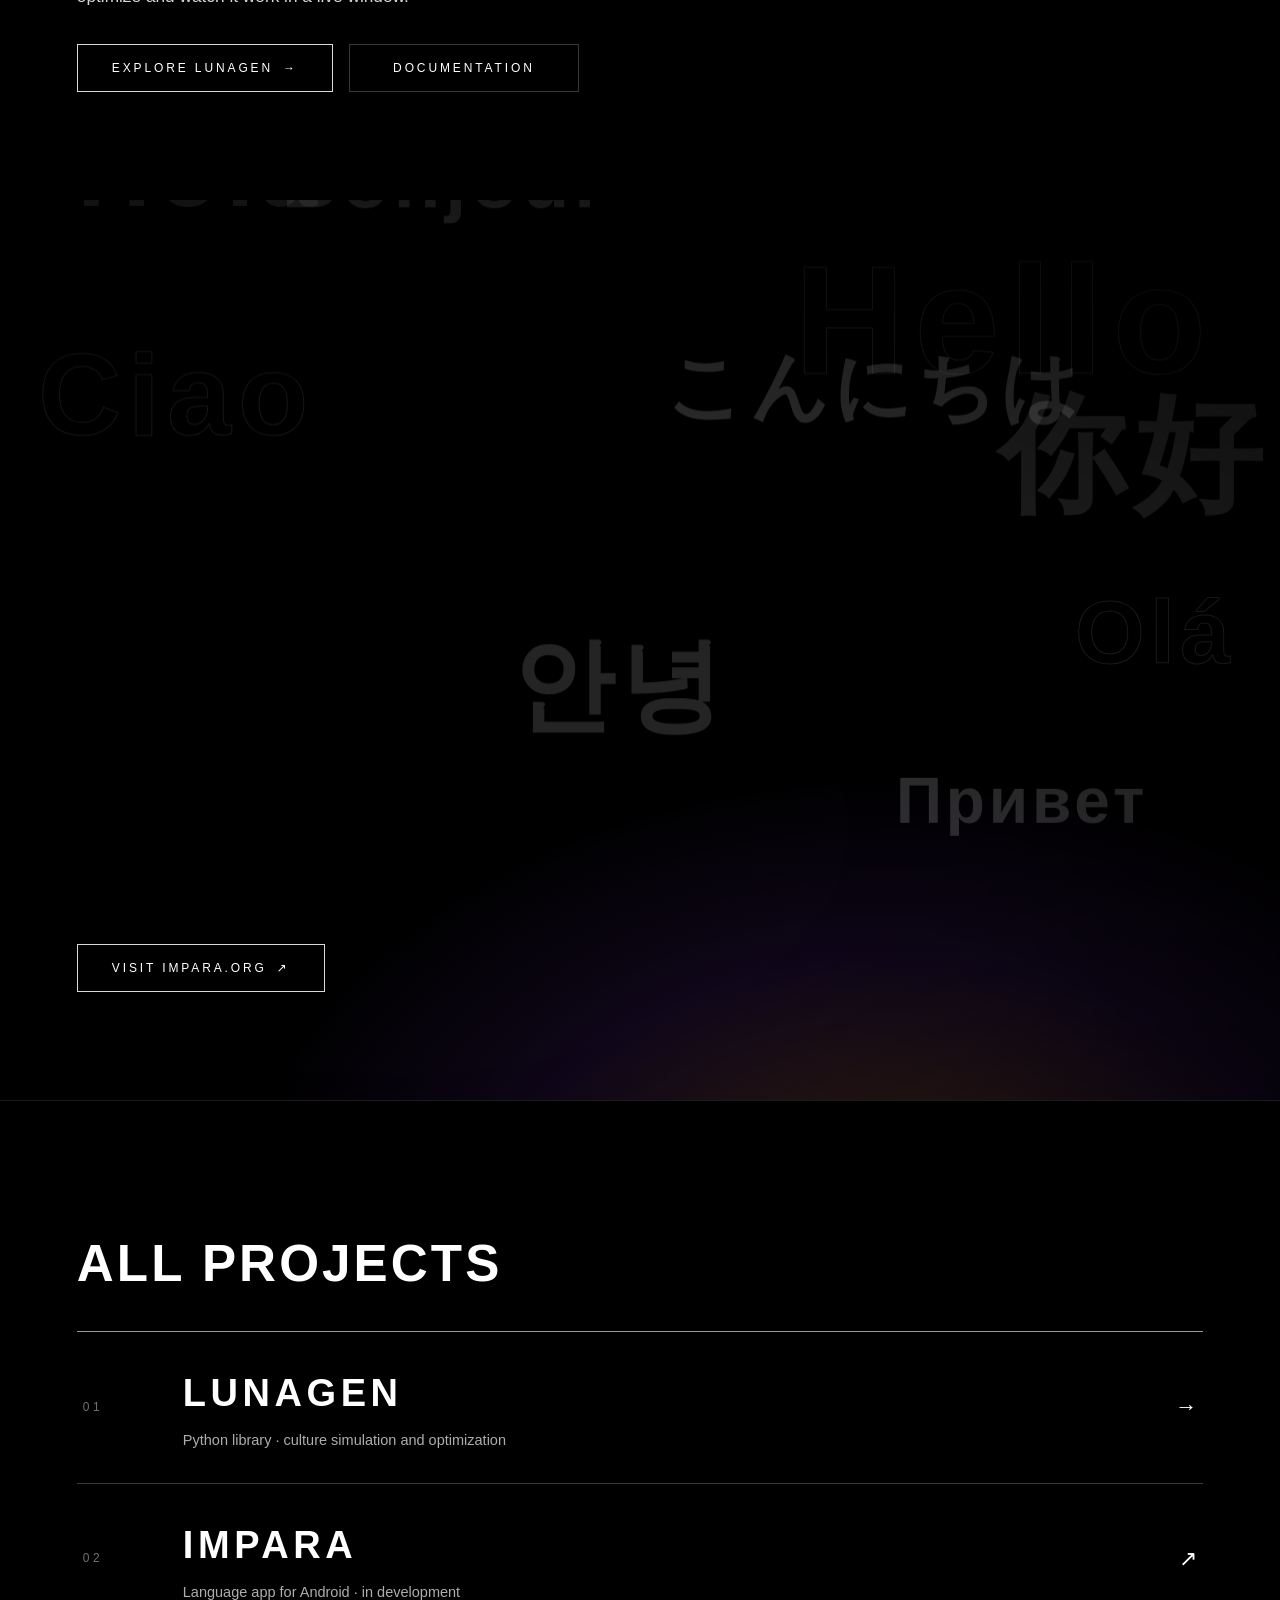
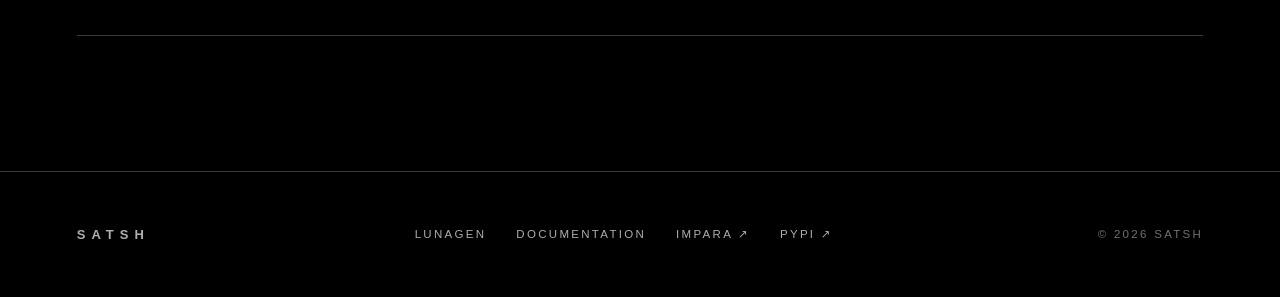
==== commit 588d4f5c: "Fixed labels" ====
--- a/index.html
+++ b/index.html
@@ -36,9 +36,9 @@
     <div class="layer layer--limb" data-parallax="0.16"></div>
     <div class="layer layer--haze"></div>
     <div class="panel__content">
-      <p class="eyebrow reveal"><span data-lang="es">Proyectos de software y ciencia</span><span data-lang="en">Software &amp; science projects</span></p>
+      <p class="eyebrow reveal"><span data-lang="es">Software especializado para investigación y educación</span><span data-lang="en">Specialized software for research and education</span></p>
       <h1 class="display reveal">SATSH</h1>
-      <p class="lead reveal"><span data-lang="es">Una firma para lo que construyo: herramientas para simular, explorar y aprender.</span><span data-lang="en">A signature for what I build: tools to simulate, explore and learn.</span></p>
+      <p class="lead reveal"><span data-lang="es">Herramientas para simular, explorar y aprender.</span><span data-lang="en">Tools to simulate, explore and learn.</span></p>
       <div class="actions reveal"><a class="btn" href="#projects"><span data-lang="es">Ver proyectos</span><span data-lang="en">View projects</span> <span class="arrow">↓</span></a></div>
     </div>
     <span class="scroll-hint" aria-hidden="true"></span>
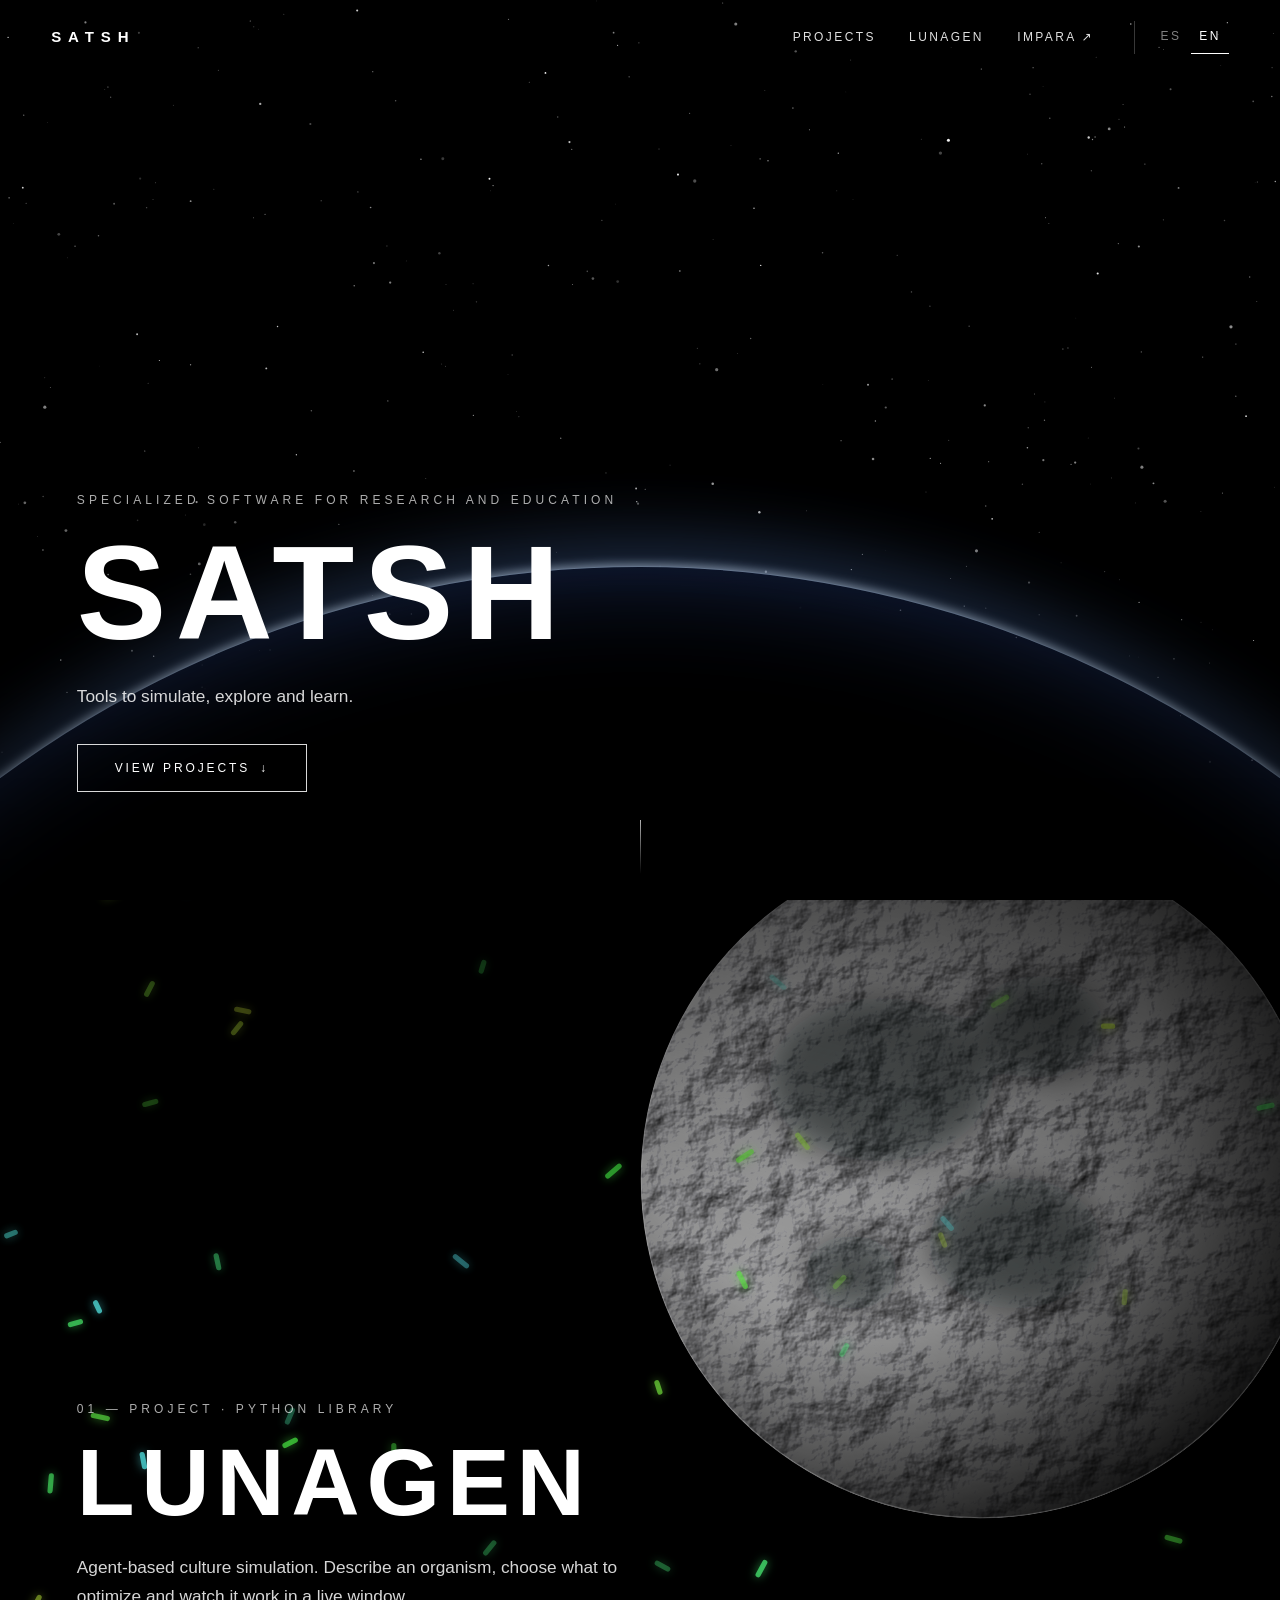
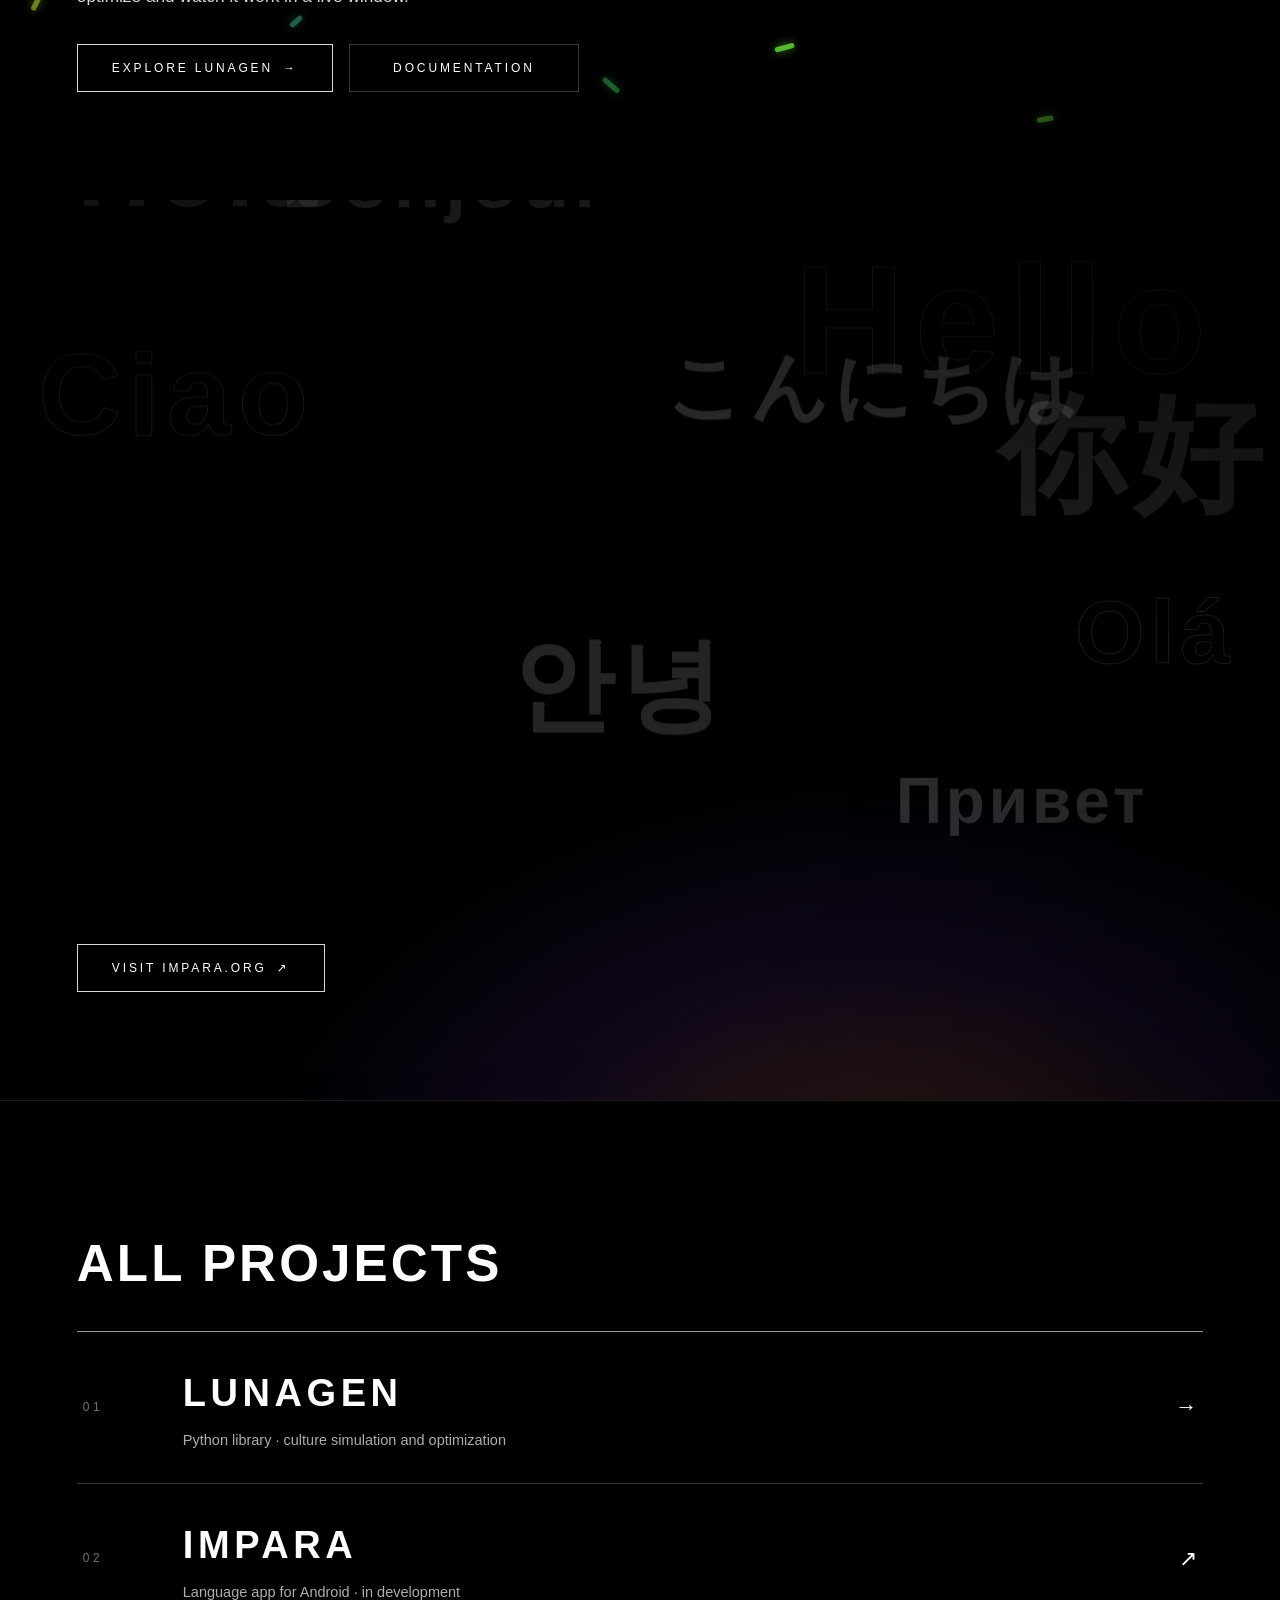
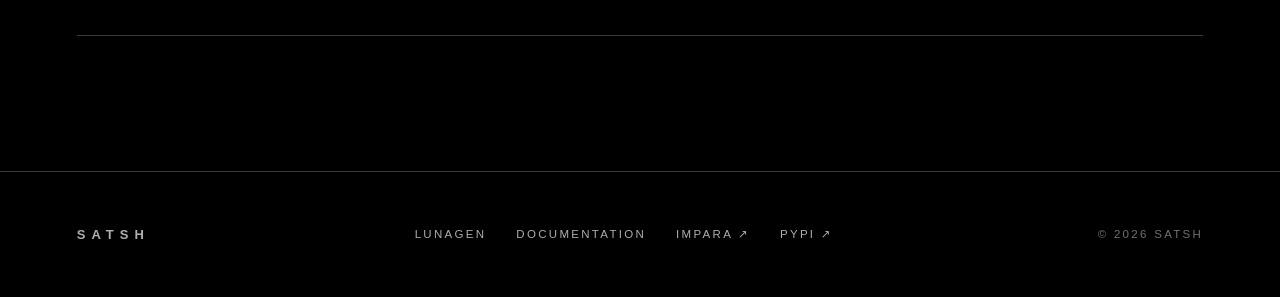
==== commit 41628812: "Fixed Title" ====
--- a/index.html
+++ b/index.html
@@ -3,7 +3,7 @@
 <head>
 <meta charset="utf-8">
 <meta name="viewport" content="width=device-width, initial-scale=1">
-<title data-es="satsh — Proyectos de software y ciencia" data-en="satsh — Software &amp; science projects">satsh — Software &amp; science projects</title>
+<title data-es="Satsh" data-en="Satsh">Satsh</title>
 <meta name="description" content="satsh home: Lunagen, a Python library to simulate and optimize cultures, and Impara, a language-learning Android app in development." data-es="Portada de satsh: Lunagen, una librería de Python para simular y optimizar cultivos, e Impara, una app de idiomas para Android en desarrollo." data-en="satsh home: Lunagen, a Python library to simulate and optimize cultures, and Impara, a language-learning Android app in development.">
 <link rel="canonical" href="https://satsh.org/">
 <meta name="theme-color" content="#000000">
